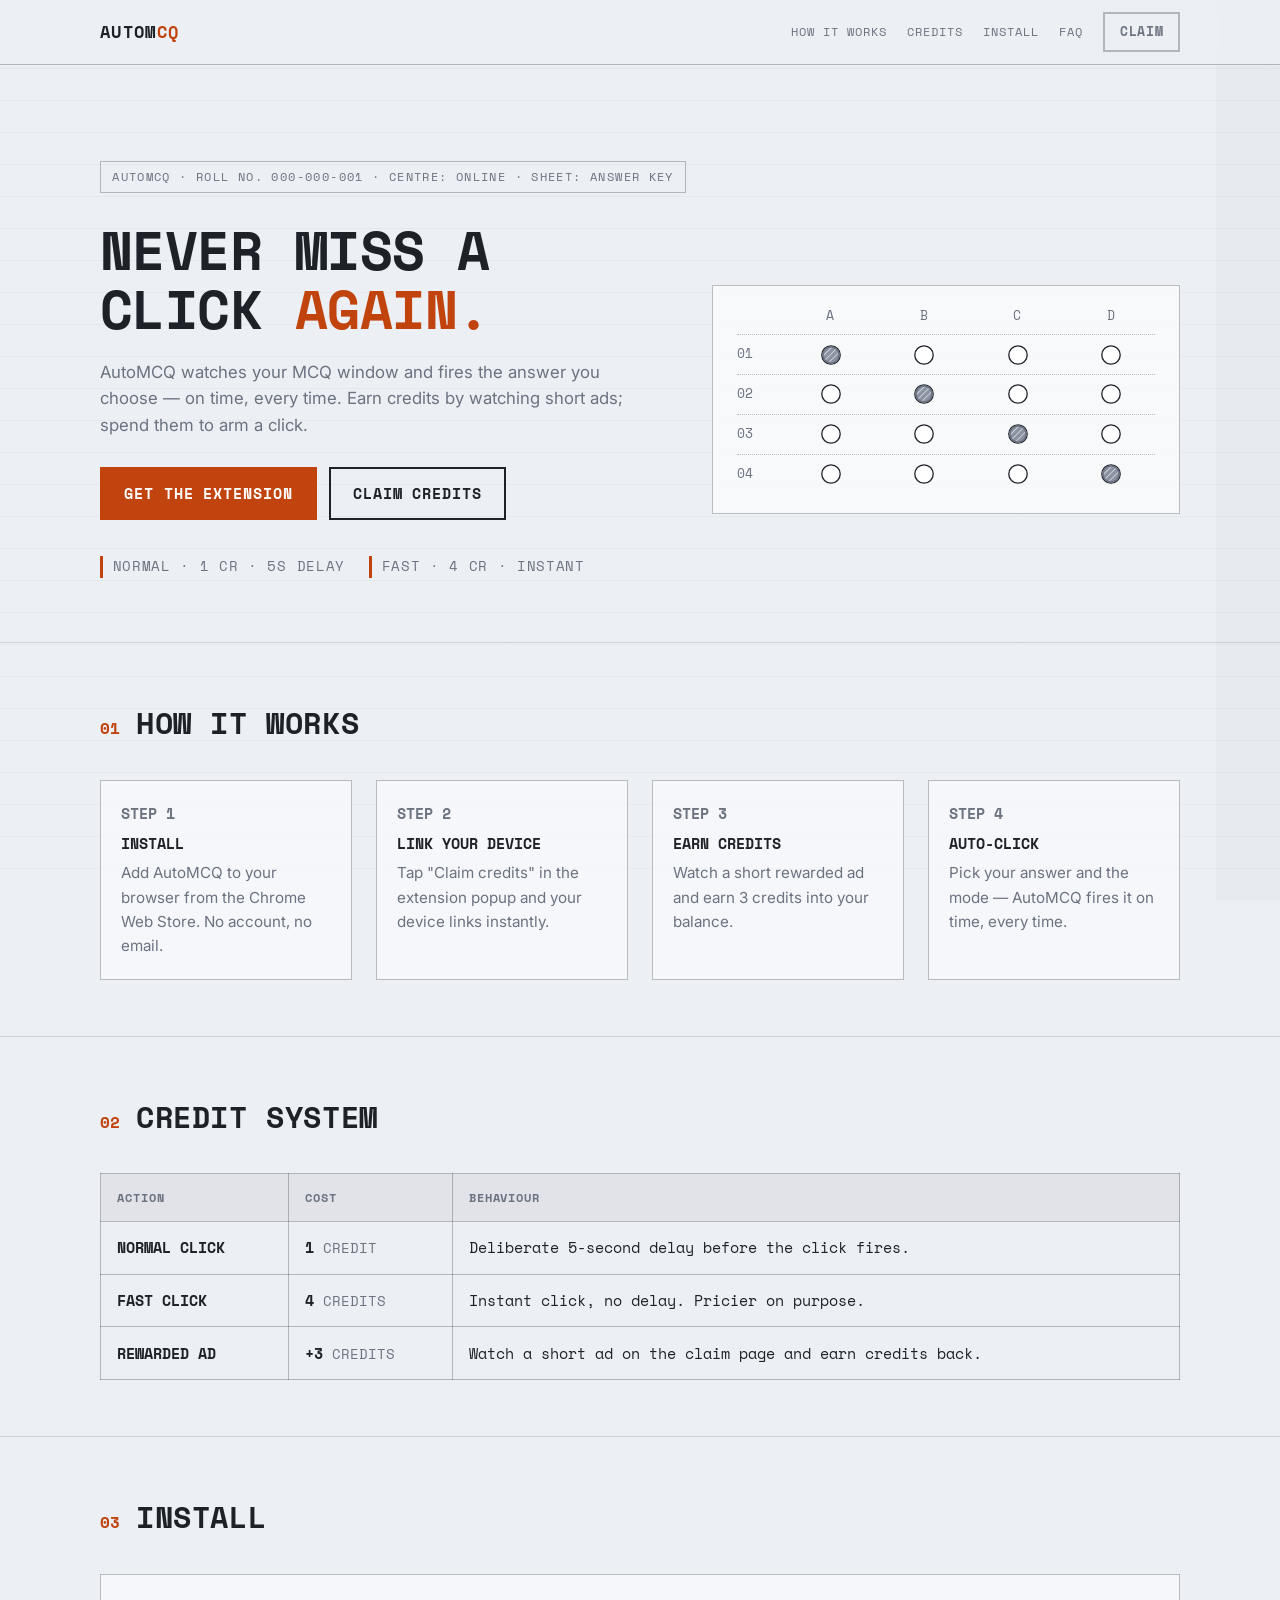
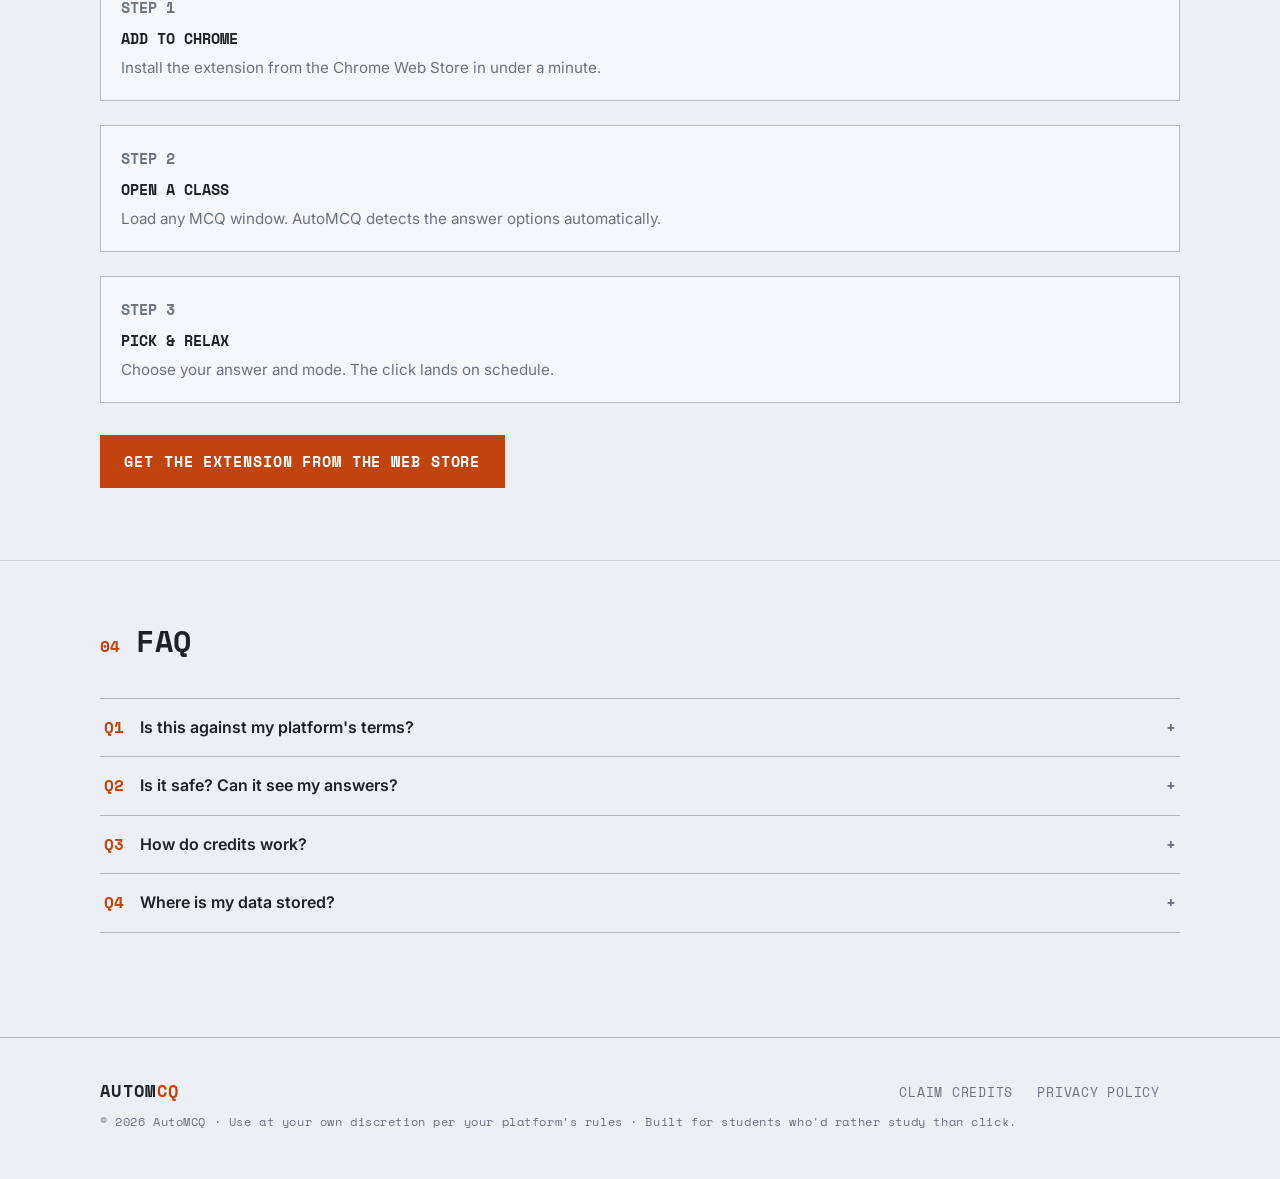
==== website/index.html @ 407dfb3d "Phase 2: companion website, sandbox offerwall endpoint and tests - website/: OMR-sheet landing page," ====
<!doctype html>
<html lang="en">
<head>
  <meta charset="utf-8">
  <meta name="viewport" content="width=device-width, initial-scale=1">
  <title>AutoMCQ — Auto-click your MCQ answers, on time every time</title>
  <meta name="description" content="AutoMCQ watches your MCQ window and fires the answer you choose. Earn credits by watching short ads; spend them to arm a click.">
  <link rel="preconnect" href="https://fonts.googleapis.com">
  <link rel="preconnect" href="https://fonts.gstatic.com" crossorigin>
  <link href="https://fonts.googleapis.com/css2?family=Space+Mono:wght@400;700&family=Inter:wght@400;500;600;700&display=swap" rel="stylesheet">
  <link rel="stylesheet" href="styles.css">
</head>
<body>
  <header class="site-header">
    <div class="container">
      <a class="wordmark" href="index.html">AUTOM<span class="pen">CQ</span></a>
      <nav class="site-nav" aria-label="Primary">
        <a class="nav-link" href="#how">HOW IT WORKS</a>
        <a class="nav-link" href="#credits">CREDITS</a>
        <a class="nav-link" href="#install">INSTALL</a>
        <a class="nav-link" href="#faq">FAQ</a>
        <a class="btn btn-ghost btn-small" href="claim.html">CLAIM</a>
      </nav>
    </div>
  </header>

  <main>
    <section class="hero">
      <div class="container">
        <p class="dateline reveal">AutoMCQ &middot; Roll No. 000-000-001 &middot; Centre: Online &middot; Sheet: Answer Key</p>
        <div class="hero-grid-wrap">
          <div>
            <h1 class="hero-title">
              <span class="reveal" style="--d:0.05s">NEVER MISS A<br>CLICK <span class="pen">AGAIN.</span></span>
            </h1>
            <p class="hero-lede reveal" style="--d:0.2s">AutoMCQ watches your MCQ window and fires the answer you choose &mdash; on time, every time. Earn credits by watching short ads; spend them to arm a click.</p>
            <div class="hero-cta reveal" style="--d:0.32s">
              <a class="btn btn-primary" href="https://chrome.google.com/webstore" target="_blank" rel="noopener">GET THE EXTENSION</a>
              <a class="btn btn-outline" href="claim.html">CLAIM CREDITS</a>
            </div>
            <div class="cost-strip reveal" style="--d:0.44s">
              <span class="cost-item">NORMAL &middot; 1 CR &middot; 5S DELAY</span>
              <span class="cost-item">FAST &middot; 4 CR &middot; INSTANT</span>
            </div>
          </div>
          <div class="hero-sheet reveal" style="--d:0.4s">
            <div class="omr-sheet" id="heroSheet" aria-label="Interactive OMR answer sheet. Click a bubble to fill or erase it."></div>
          </div>
        </div>
      </div>
    </section>

    <section class="section" id="how">
      <div class="container">
        <div class="section-head">
          <span class="section-num">01</span>
          <h2 class="section-title">HOW IT WORKS</h2>
        </div>
        <div class="steps">
          <div class="step">
            <p class="step-num">STEP 1</p>
            <h3 class="step-title">INSTALL</h3>
            <p>Add AutoMCQ to your browser from the Chrome Web Store. No account, no email.</p>
          </div>
          <div class="step">
            <p class="step-num">STEP 2</p>
            <h3 class="step-title">LINK YOUR DEVICE</h3>
            <p>Tap "Claim credits" in the extension popup and your device links instantly.</p>
          </div>
          <div class="step">
            <p class="step-num">STEP 3</p>
            <h3 class="step-title">EARN CREDITS</h3>
            <p>Watch a short rewarded ad and earn 3 credits into your balance.</p>
          </div>
          <div class="step">
            <p class="step-num">STEP 4</p>
            <h3 class="step-title">AUTO-CLICK</h3>
            <p>Pick your answer and the mode &mdash; AutoMCQ fires it on time, every time.</p>
          </div>
        </div>
      </div>
    </section>

    <section class="section" id="credits">
      <div class="container">
        <div class="section-head">
          <span class="section-num">02</span>
          <h2 class="section-title">CREDIT SYSTEM</h2>
        </div>
        <table class="cost-grid">
          <thead>
            <tr>
              <th scope="col">Action</th>
              <th scope="col">Cost</th>
              <th scope="col">Behaviour</th>
            </tr>
          </thead>
          <tbody>
            <tr>
              <td class="num">NORMAL CLICK</td>
              <td><span class="num">1</span> <span class="cr">CREDIT</span></td>
              <td>Deliberate 5-second delay before the click fires.</td>
            </tr>
            <tr>
              <td class="num">FAST CLICK</td>
              <td><span class="num">4</span> <span class="cr">CREDITS</span></td>
              <td>Instant click, no delay. Pricier on purpose.</td>
            </tr>
            <tr>
              <td class="num">REWARDED AD</td>
              <td><span class="num">+3</span> <span class="cr">CREDITS</span></td>
              <td>Watch a short ad on the claim page and earn credits back.</td>
            </tr>
          </tbody>
        </table>
      </div>
    </section>

    <section class="section" id="install">
      <div class="container">
        <div class="section-head">
          <span class="section-num">03</span>
          <h2 class="section-title">INSTALL</h2>
        </div>
        <div class="steps" style="grid-template-columns:1fr;">
          <div class="step">
            <p class="step-num">STEP 1</p>
            <h3 class="step-title">ADD TO CHROME</h3>
            <p>Install the extension from the Chrome Web Store in under a minute.</p>
          </div>
          <div class="step">
            <p class="step-num">STEP 2</p>
            <h3 class="step-title">OPEN A CLASS</h3>
            <p>Load any MCQ window. AutoMCQ detects the answer options automatically.</p>
          </div>
          <div class="step">
            <p class="step-num">STEP 3</p>
            <h3 class="step-title">PICK &amp; RELAX</h3>
            <p>Choose your answer and mode. The click lands on schedule.</p>
          </div>
        </div>
        <p style="margin-top:2rem;">
          <a class="btn btn-primary" href="https://chrome.google.com/webstore" target="_blank" rel="noopener">GET THE EXTENSION FROM THE WEB STORE</a>
        </p>
      </div>
    </section>

    <section class="section" id="faq">
      <div class="container">
        <div class="section-head">
          <span class="section-num">04</span>
          <h2 class="section-title">FAQ</h2>
        </div>
        <div class="faq">
          <details>
            <summary><span class="q-num">Q1</span> Is this against my platform's terms?</summary>
            <p class="a">Possibly. AutoMCQ automates clicks on test-prep platforms, and many of those platforms prohibit automation in their terms. Use it at your own discretion &mdash; your account and your school's rules are your responsibility.</p>
          </details>
          <details>
            <summary><span class="q-num">Q2</span> Is it safe? Can it see my answers?</summary>
            <p class="a">It never reads or sends question text, answers, or any other page content. It only clicks the option you chose. The only data stored is a random device ID in your browser and your credit balance on the server.</p>
          </details>
          <details>
            <summary><span class="q-num">Q3</span> How do credits work?</summary>
            <p class="a">A normal click costs 1 credit and fires after a 5-second delay. A fast click costs 4 credits and fires instantly. Watch a rewarded ad to earn 3 credits. Every change is recorded on a server-side ledger you can view.</p>
          </details>
          <details>
            <summary><span class="q-num">Q4</span> Where is my data stored?</summary>
            <p class="a">A random device ID lives in your browser's local storage; your device ID and credit balance live on the AutoMCQ server. No personal information is collected. See the <a href="privacy.html">privacy policy</a> for the full picture.</p>
          </details>
        </div>
      </div>
    </section>
  </main>

  <footer class="site-footer">
    <div class="container">
      <div class="foot">
        <a class="wordmark" href="index.html">AUTOM<span class="pen">CQ</span></a>
        <nav aria-label="Footer">
          <a href="claim.html">CLAIM CREDITS</a>
          <a href="privacy.html">PRIVACY POLICY</a>
        </nav>
      </div>
      <p class="foot-note">&copy; 2026 AutoMCQ &middot; Use at your own discretion per your platform's rules &middot; Built for students who'd rather study than click.</p>
    </div>
  </footer>

  <script src="js/shared.js"></script>
  <script src="js/landing.js"></script>
</body>
</html>
---- website/styles.css ----
/* AutoMCQ — OMR answer-sheet design system */

:root {
  --paper: #ECEFF4;
  --ink: #1E2128;
  --pencil: #6B7280;
  --pen-red: #C1440E;
  --correct-green: #2C8C5B;

  --graphite: #8B93A3;
  --line: rgba(30, 33, 40, 0.14);
  --line-strong: rgba(30, 33, 40, 0.28);

  --font-mono: "Space Mono", ui-monospace, SFMono-Regular, Menlo, Consolas, monospace;
  --font-sans: "Inter", system-ui, -apple-system, "Segoe UI", sans-serif;
}

*, *::before, *::after { box-sizing: border-box; }

html { scroll-behavior: smooth; }

body {
  margin: 0;
  background: var(--paper);
  color: var(--ink);
  font-family: var(--font-sans);
  font-size: 1rem;
  line-height: 1.6;
  -webkit-font-smoothing: antialiased;
}

body::before {
  content: "";
  position: fixed;
  inset: 0;
  z-index: -1;
  pointer-events: none;
  background-image:
    linear-gradient(to right, transparent 95%, rgba(30, 33, 40, 0.025) 95%),
    repeating-linear-gradient(
      0deg,
      transparent,
      transparent 31px,
      rgba(30, 33, 40, 0.03) 31px,
      rgba(30, 33, 40, 0.03) 32px
    );
}

:focus-visible {
  outline: 3px solid var(--pen-red);
  outline-offset: 2px;
}

.container { width: min(1080px, 100% - 2.5rem); margin-inline: auto; }

.mono { font-family: var(--font-mono); }
.sr-only {
  position: absolute;
  width: 1px; height: 1px;
  margin: -1px; padding: 0;
  overflow: hidden;
  clip: rect(0 0 0 0);
  white-space: nowrap;
  border: 0;
}

/* ---------- Header ---------- */

.site-header {
  border-bottom: 1px solid var(--line-strong);
  padding: 0.75rem 0;
  position: sticky;
  top: 0;
  z-index: 50;
  background: color-mix(in srgb, var(--paper) 92%, transparent);
  backdrop-filter: blur(6px);
}

.site-header .container {
  display: flex;
  align-items: center;
  justify-content: space-between;
  gap: 1rem;
}

.wordmark {
  font-family: var(--font-mono);
  font-weight: 700;
  letter-spacing: 0.08em;
  font-size: 1.05rem;
  text-decoration: none;
  color: var(--ink);
  white-space: nowrap;
}

.wordmark .pen { color: var(--pen-red); }

.site-nav { display: flex; align-items: center; gap: 1.25rem; }

.site-nav a.nav-link {
  color: var(--pencil);
  text-decoration: none;
  font-family: var(--font-mono);
  font-size: 0.78rem;
  letter-spacing: 0.08em;
}

.site-nav a.nav-link:hover { color: var(--ink); text-decoration: underline; }

@media (max-width: 639px) {
  .site-nav a.nav-link { display: none; }
}

/* Header credit widget (echo of the signature element) */

.header-credits { display: none; align-items: center; gap: 0.6rem; }

.header-credits.is-visible { display: flex; }

.header-balance {
  font-family: var(--font-mono);
  font-weight: 700;
  font-size: 1rem;
  letter-spacing: 0.04em;
}

/* ---------- Buttons ---------- */

.btn {
  display: inline-flex;
  align-items: center;
  justify-content: center;
  gap: 0.5rem;
  font-family: var(--font-mono);
  font-weight: 700;
  letter-spacing: 0.06em;
  font-size: 0.92rem;
  padding: 0.8rem 1.4rem;
  border: 2px solid var(--ink);
  border-radius: 0;
  cursor: pointer;
  text-decoration: none;
  color: var(--ink);
  background: transparent;
  transition: transform 0.12s ease, box-shadow 0.12s ease, background-color 0.12s ease, color 0.12s ease;
}

.btn:hover { transform: translate(-2px, -2px); box-shadow: 4px 4px 0 rgba(30, 33, 40, 0.85); }

.btn:active { transform: translate(0, 0); box-shadow: none; }

.btn-primary { background: var(--pen-red); border-color: var(--pen-red); color: #FFFFFF; }
.btn-primary:hover { box-shadow: 4px 4px 0 rgba(193, 68, 14, 0.85); }

.btn-outline { background: transparent; color: var(--ink); }

.btn-ghost { border-color: var(--line-strong); color: var(--pencil); }
.btn-ghost:hover { box-shadow: 3px 3px 0 rgba(30, 33, 40, 0.4); color: var(--ink); }

.btn-small { padding: 0.5rem 0.9rem; font-size: 0.8rem; }

.btn[disabled] { opacity: 0.5; cursor: not-allowed; pointer-events: none; }

/* ---------- Typography / stamps ---------- */

.dateline {
  display: inline-block;
  font-family: var(--font-mono);
  font-size: 0.72rem;
  letter-spacing: 0.12em;
  color: var(--pencil);
  text-transform: uppercase;
  border: 1px solid var(--line-strong);
  padding: 0.35rem 0.7rem;
  margin: 0 0 1.75rem;
}

.stamp {
  display: inline-block;
  font-family: var(--font-mono);
  font-weight: 700;
  letter-spacing: 0.14em;
  font-size: 0.85rem;
  text-transform: uppercase;
  border: 2px solid currentColor;
  padding: 0.2rem 0.6rem;
  transform: rotate(-2deg);
}

.stamp--ok { color: var(--correct-green); }
.stamp--off { color: var(--pen-red); }

.stamp--earned {
  color: var(--correct-green);
  border-width: 3px;
  font-size: 1rem;
  padding: 0.3rem 0.8rem;
  animation: stamp-in 0.25s ease both;
}

@keyframes stamp-in {
  from { opacity: 0; transform: rotate(-4deg) scale(1.4); }
  to { opacity: 1; transform: rotate(-2deg) scale(1); }
}

/* ---------- Hero ---------- */

.hero { padding: clamp(3rem, 8vw, 6rem) 0 4rem; }

.hero-grid-wrap {
  display: grid;
  gap: 2.5rem;
  align-items: center;
}

@media (min-width: 860px) {
  .hero-grid-wrap { grid-template-columns: 1.1fr 0.9fr; }
}

.hero-title {
  font-family: var(--font-mono);
  font-weight: 700;
  line-height: 1.08;
  font-size: clamp(2rem, 5.4vw, 3.4rem);
  letter-spacing: -0.01em;
  margin: 0 0 1.25rem;
}

.hero-title .pen { color: var(--pen-red); }

.hero-lede {
  color: var(--pencil);
  max-width: 34rem;
  margin: 0 0 1.75rem;
  font-size: 1.05rem;
}

.hero-cta { display: flex; flex-wrap: wrap; gap: 0.75rem; }

.cost-strip {
  margin-top: 2.25rem;
  display: flex;
  gap: 1.5rem;
  flex-wrap: wrap;
  font-family: var(--font-mono);
}

.cost-strip .cost-item {
  font-size: 0.85rem;
  letter-spacing: 0.05em;
  color: var(--pencil);
  border-left: 3px solid var(--pen-red);
  padding-left: 0.6rem;
}

/* OMR sheet demo (hero) */

.hero-sheet {
  border: 1px solid var(--line-strong);
  background: rgba(255, 255, 255, 0.6);
  padding: 1.25rem 1.5rem;
  max-width: 100%;
  overflow-x: auto;
}

.omr-sheet { font-family: var(--font-mono); font-size: 0.8rem; min-width: 15rem; }

.omr-sheet .sheet-cols,
.omr-sheet .sheet-row {
  display: grid;
  grid-template-columns: 2.75rem repeat(4, 1fr);
  gap: 0.4rem;
  align-items: center;
}

.omr-sheet .sheet-cols {
  padding-bottom: 0.5rem;
  color: var(--pencil);
  text-align: center;
  letter-spacing: 0.08em;
}

.omr-sheet .sheet-row {
  padding: 0.4rem 0;
  border-top: 1px dotted var(--line-strong);
}

.omr-sheet .sheet-row .q { color: var(--pencil); }

.hero-bubble {
  display: block;
  margin: 0 auto;
  padding: 0;
  background: none;
  border: none;
  cursor: pointer;
}

.hero-bubble .bubble { width: 26px; height: 26px; display: block; }

.hero-bubble .bubble-outline {
  fill: #FFFFFF;
  stroke: var(--ink);
  stroke-width: 1.2;
  transition: stroke 0.12s ease;
}

.hero-bubble:hover .bubble-outline { stroke: var(--pen-red); }

/* ---------- Reveal animation ---------- */

.reveal {
  opacity: 0;
  transform: translateY(0.6em);
  animation: reveal 0.6s ease var(--d, 0s) forwards;
}

@keyframes reveal {
  to { opacity: 1; transform: none; }
}

/* ---------- Sections ---------- */

.section { padding: 3.5rem 0; border-top: 1px solid var(--line); }
section[id] { scroll-margin-top: 4.5rem; }

.section-head { display: flex; align-items: baseline; gap: 1rem; margin-bottom: 2rem; }

.section-num {
  font-family: var(--font-mono);
  font-weight: 700;
  color: var(--pen-red);
  font-size: 1rem;
}

.section-title {
  font-family: var(--font-mono);
  font-weight: 700;
  letter-spacing: 0.02em;
  font-size: clamp(1.35rem, 3vw, 1.9rem);
  margin: 0;
}

/* Steps */

.steps { display: grid; gap: 1.5rem; grid-template-columns: 1fr; }

@media (min-width: 760px) {
  .steps { grid-template-columns: repeat(4, 1fr); }
}

.step {
  border: 1px solid var(--line-strong);
  background: rgba(255, 255, 255, 0.5);
  padding: 1.25rem;
}

.step-num { font-family: var(--font-mono); font-weight: 700; color: var(--pen-red); font-size: 1.1rem; }

.step-title { font-family: var(--font-mono); font-weight: 700; margin: 0.4rem 0 0.35rem; font-size: 0.95rem; }

.step p { margin: 0; font-size: 0.95rem; color: var(--pencil); }

/* Cost table (scoring grid) */

.cost-grid { border-collapse: collapse; width: 100%; font-family: var(--font-mono); font-size: 0.95rem; }

.cost-grid th,
.cost-grid td { border: 1px solid var(--line-strong); padding: 0.85rem 1rem; text-align: left; }

.cost-grid th {
  background: rgba(30, 33, 40, 0.05);
  letter-spacing: 0.08em;
  font-size: 0.75rem;
  text-transform: uppercase;
  color: var(--pencil);
}

.cost-grid .num { font-weight: 700; }
.cost-grid td .cr { color: var(--pencil); font-size: 0.85rem; }

/* FAQ */

.faq details { border-bottom: 1px solid var(--line-strong); }
.faq details:first-child { border-top: 1px solid var(--line-strong); }

.faq summary {
  cursor: pointer;
  list-style: none;
  display: flex;
  align-items: baseline;
  gap: 1rem;
  padding: 1rem 0.25rem;
  font-weight: 600;
}

.faq summary::-webkit-details-marker { display: none; }

.faq summary .q-num { font-family: var(--font-mono); font-weight: 700; color: var(--pen-red); }

.faq summary::after {
  content: "+";
  font-family: var(--font-mono);
  margin-left: auto;
  color: var(--pencil);
}

.faq details[open] summary::after { content: "\2013"; }

.faq .a { padding: 0 0 1.25rem 2.1rem; color: var(--pencil); max-width: 44rem; margin: 0; }

/* ---------- Claim page ---------- */

.claim-title {
  font-family: var(--font-mono);
  font-weight: 700;
  letter-spacing: 0.02em;
  font-size: clamp(1.6rem, 5vw, 2.4rem);
  margin: 0 0 0.25rem;
}

.claim-title .pen { color: var(--pen-red); }

.claim-status { margin: 0 0 1.75rem; }

.panel {
  border: 1px solid var(--line-strong);
  background: rgba(255, 255, 255, 0.6);
  padding: 1.5rem;
  margin-bottom: 1.5rem;
}

.panel-title {
  font-family: var(--font-mono);
  font-weight: 700;
  letter-spacing: 0.1em;
  font-size: 0.9rem;
  text-transform: uppercase;
  margin: 0 0 1rem;
  display: flex;
  align-items: center;
  gap: 0.75rem;
}

.panel-title .tick { color: var(--pen-red); }

/* Device */

.device-id { font-family: var(--font-mono); font-size: 0.95rem; word-break: break-all; margin: 0; }

.device-meta { font-family: var(--font-mono); font-size: 0.85rem; letter-spacing: 0.04em; color: var(--pencil); margin: 0; }

.manual-link { margin-top: 1.25rem; border-top: 1px dashed var(--line-strong); padding-top: 1rem; }

.manual-link summary {
  cursor: pointer;
  font-family: var(--font-mono);
  font-size: 0.8rem;
  color: var(--pencil);
  letter-spacing: 0.06em;
}

.manual-link summary:hover { color: var(--ink); }

.manual-link form { display: flex; gap: 0.5rem; flex-wrap: wrap; margin-top: 0.75rem; }

.manual-link input {
  flex: 1 1 18rem;
  font-family: var(--font-mono);
  font-size: 0.9rem;
  padding: 0.6rem 0.75rem;
  border: 1px solid var(--line-strong);
  border-radius: 0;
  background: #FFFFFF;
  color: var(--ink);
}

/* Balance — the signature element */

.balance-panel { text-align: center; }

.balance-panel .bubble-grid { margin-inline: auto; }

.balance-readout {
  font-family: var(--font-mono);
  font-weight: 700;
  font-size: clamp(2rem, 6vw, 2.8rem);
  letter-spacing: 0.04em;
  margin: 1.5rem 0 0.25rem;
}

.balance-readout .unit { color: var(--pencil); font-size: 0.85rem; letter-spacing: 0.14em; }

#earnedStamp { margin-top: 0.5rem; }

/* ---------- Bubble grid ---------- */

.bubble-grid {
  display: grid;
  grid-template-columns: repeat(4, 1fr);
  gap: 0.5rem;
  width: fit-content;
}

.bubble-grid--mini { grid-template-columns: repeat(8, 1fr); gap: 0.3rem; }

.bubble { width: 30px; height: 30px; display: block; }

.bubble-grid--mini .bubble { width: 16px; height: 16px; }

.bubble .bubble-outline {
  fill: #FFFFFF;
  stroke: var(--ink);
  stroke-width: 1.2;
}

.bubble .bubble-fill {
  stroke: var(--pencil);
  stroke-width: 1.6;
  stroke-dasharray: 47;
  stroke-dashoffset: 47;
  fill-opacity: 0;
  transition: stroke-dashoffset 0.3s ease-out, fill-opacity 0.3s ease-out 0.26s;
}

.bubble.filled .bubble-fill {
  stroke-dashoffset: 0;
  fill-opacity: 1;
}

/* ---------- Ledger table ---------- */

.ledger {
  width: 100%;
  border-collapse: collapse;
  font-family: var(--font-mono);
  font-size: 0.85rem;
}

.ledger th,
.ledger td { padding: 0.5rem 0.75rem; border-bottom: 1px solid var(--line); text-align: left; }

.ledger th {
  color: var(--pencil);
  font-size: 0.7rem;
  letter-spacing: 0.12em;
  text-transform: uppercase;
}

.ledger td:first-child { color: var(--pencil); }
.ledger .delta-pos { color: var(--correct-green); font-weight: 700; }
.ledger .delta-neg { color: var(--pen-red); font-weight: 700; }

.empty { color: var(--pencil); font-size: 0.95rem; margin: 0; }

/* ---------- Modal (sandbox rewarded ad) ---------- */

.modal-backdrop {
  position: fixed;
  inset: 0;
  background: rgba(30, 33, 40, 0.6);
  display: none;
  align-items: center;
  justify-content: center;
  padding: 1rem;
  z-index: 100;
}

.modal-backdrop.is-open { display: flex; }

.modal {
  background: var(--paper);
  border: 2px solid var(--ink);
  width: min(560px, 100%);
  box-shadow: 8px 8px 0 rgba(30, 33, 40, 0.25);
}

.modal-head {
  display: flex;
  align-items: center;
  justify-content: space-between;
  border-bottom: 1px solid var(--line-strong);
  padding: 0.9rem 1.25rem;
  font-family: var(--font-mono);
  font-weight: 700;
  letter-spacing: 0.1em;
  font-size: 0.85rem;
}

.modal-close {
  background: none;
  border: none;
  cursor: pointer;
  font-family: var(--font-mono);
  font-size: 1.4rem;
  line-height: 1;
  color: var(--ink);
}

.modal-close:hover { color: var(--pen-red); }

.ad-frame {
  margin: 1.25rem;
  border: 1px solid var(--line-strong);
  background: var(--ink);
  color: var(--paper);
  padding: 2rem 1.5rem;
  text-align: center;
  font-family: var(--font-mono);
}

.ad-frame .ad-label {
  font-size: 0.7rem;
  letter-spacing: 0.3em;
  color: rgba(236, 239, 244, 0.6);
  text-transform: uppercase;
}

.ad-frame .ad-timer {
  font-size: clamp(3rem, 14vw, 4.5rem);
  font-weight: 700;
  margin: 0.5rem 0;
}

.ad-frame .ad-hint { font-size: 0.8rem; letter-spacing: 0.08em; color: rgba(236, 239, 244, 0.85); margin: 0; }

.ad-note {
  font-size: 0.85rem;
  color: var(--pencil);
  padding: 0 1.25rem 1rem;
  text-align: center;
  margin: 0;
}

.modal-actions {
  display: flex;
  gap: 0.75rem;
  padding: 0 1.25rem 1.25rem;
  justify-content: flex-end;
}

/* ---------- Privacy ---------- */

.privacy-title {
  font-family: var(--font-mono);
  font-weight: 700;
  font-size: clamp(1.6rem, 5vw, 2.4rem);
  margin: 0 0 0.25rem;
}

.privacy-title .pen { color: var(--pen-red); }

.prose { max-width: 44rem; }
.prose h2 { font-family: var(--font-mono); font-size: 1.1rem; margin: 2.25rem 0 0.5rem; letter-spacing: 0.04em; }
.prose h2 .num { color: var(--pen-red); margin-right: 0.6rem; }
.prose p { color: var(--pencil); margin: 0.5rem 0; }
.prose ul { color: var(--pencil); padding-left: 1.25rem; }

/* ---------- Footer ---------- */

.site-footer {
  border-top: 1px solid var(--line-strong);
  padding: 2.5rem 0 3rem;
  margin-top: 3rem;
}

.site-footer .foot {
  display: flex;
  flex-wrap: wrap;
  gap: 1.5rem;
  justify-content: space-between;
  align-items: center;
}

.site-footer nav a {
  color: var(--pencil);
  text-decoration: none;
  font-family: var(--font-mono);
  font-size: 0.8rem;
  letter-spacing: 0.06em;
  margin-right: 1.25rem;
}

.site-footer nav a:hover { color: var(--ink); text-decoration: underline; }

.foot-note { font-family: var(--font-mono); font-size: 0.72rem; color: var(--pencil); letter-spacing: 0.05em; margin: 0.5rem 0 0; }

/* ---------- Reduced motion ---------- */

@media (prefers-reduced-motion: reduce) {
  *, *::before, *::after { animation: none !important; transition: none !important; }
  html { scroll-behavior: auto; }
  .reveal { opacity: 1 !important; transform: none !important; }
  .bubble .bubble-fill { transition: none !important; }
}
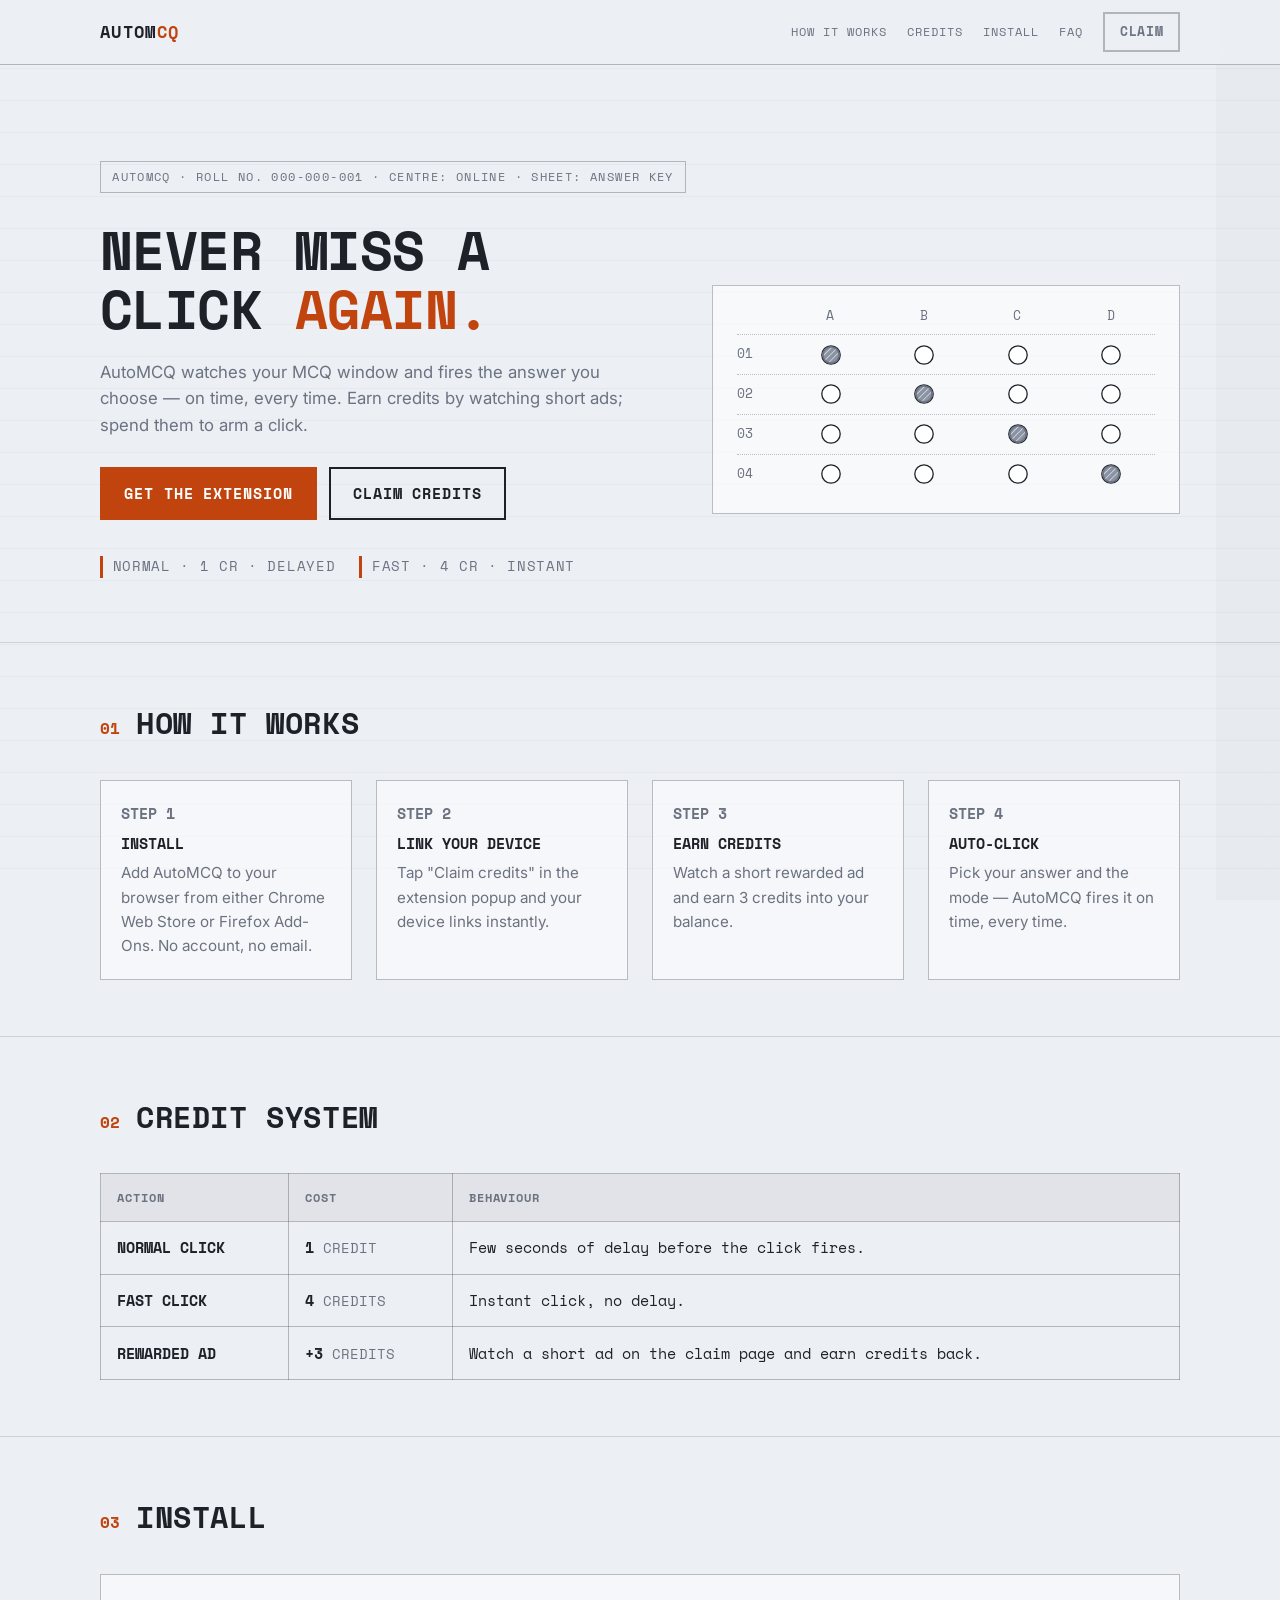
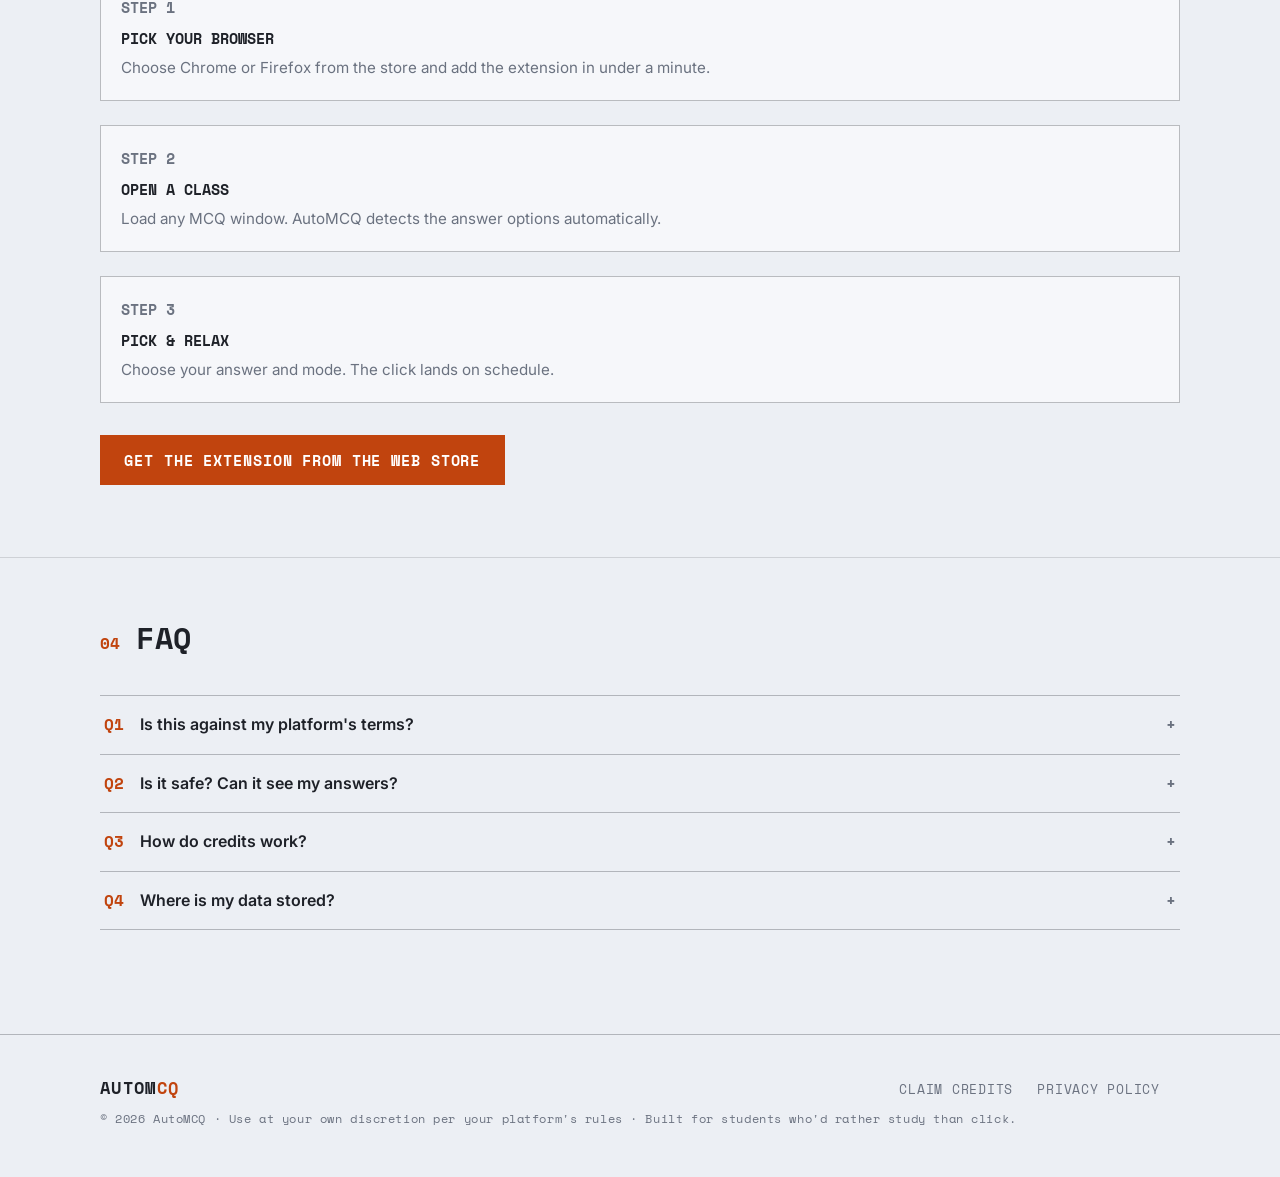
==== commit ac7a26c5: "Browser chooser popup for GET THE EXTENSION" ====
--- a/website/index.html
+++ b/website/index.html
@@ -35,11 +35,11 @@
             </h1>
             <p class="hero-lede reveal" style="--d:0.2s">AutoMCQ watches your MCQ window and fires the answer you choose &mdash; on time, every time. Earn credits by watching short ads; spend them to arm a click.</p>
             <div class="hero-cta reveal" style="--d:0.32s">
-              <a class="btn btn-primary" href="https://chrome.google.com/webstore" target="_blank" rel="noopener">GET THE EXTENSION</a>
+              <button class="btn btn-primary" type="button" data-store-chooser>GET THE EXTENSION</button>
               <a class="btn btn-outline" href="claim.html">CLAIM CREDITS</a>
             </div>
             <div class="cost-strip reveal" style="--d:0.44s">
-              <span class="cost-item">NORMAL &middot; 1 CR &middot; 5S DELAY</span>
+              <span class="cost-item">NORMAL &middot; 1 CR &middot; DELAYED</span>
               <span class="cost-item">FAST &middot; 4 CR &middot; INSTANT</span>
             </div>
           </div>
@@ -60,7 +60,7 @@
           <div class="step">
             <p class="step-num">STEP 1</p>
             <h3 class="step-title">INSTALL</h3>
-            <p>Add AutoMCQ to your browser from the Chrome Web Store. No account, no email.</p>
+            <p>Add AutoMCQ to your browser from either Chrome Web Store or Firefox Add-Ons. No account, no email.</p>
           </div>
           <div class="step">
             <p class="step-num">STEP 2</p>
@@ -99,12 +99,12 @@
             <tr>
               <td class="num">NORMAL CLICK</td>
               <td><span class="num">1</span> <span class="cr">CREDIT</span></td>
-              <td>Deliberate 5-second delay before the click fires.</td>
+              <td>Few seconds of delay before the click fires.</td>
             </tr>
             <tr>
               <td class="num">FAST CLICK</td>
               <td><span class="num">4</span> <span class="cr">CREDITS</span></td>
-              <td>Instant click, no delay. Pricier on purpose.</td>
+              <td>Instant click, no delay.</td>
             </tr>
             <tr>
               <td class="num">REWARDED AD</td>
@@ -125,8 +125,8 @@
         <div class="steps" style="grid-template-columns:1fr;">
           <div class="step">
             <p class="step-num">STEP 1</p>
-            <h3 class="step-title">ADD TO CHROME</h3>
-            <p>Install the extension from the Chrome Web Store in under a minute.</p>
+            <h3 class="step-title">PICK YOUR BROWSER</h3>
+            <p>Choose Chrome or Firefox from the store and add the extension in under a minute.</p>
           </div>
           <div class="step">
             <p class="step-num">STEP 2</p>
@@ -140,7 +140,7 @@
           </div>
         </div>
         <p style="margin-top:2rem;">
-          <a class="btn btn-primary" href="https://chrome.google.com/webstore" target="_blank" rel="noopener">GET THE EXTENSION FROM THE WEB STORE</a>
+          <button class="btn btn-primary" type="button" data-store-chooser>GET THE EXTENSION FROM THE WEB STORE</button>
         </p>
       </div>
     </section>
@@ -186,6 +186,29 @@
     </div>
   </footer>
 
+  <div class="modal-backdrop" id="storeModal" role="dialog" aria-modal="true" aria-labelledby="storeTitle">
+    <div class="modal modal--chooser">
+      <div class="modal-head">
+        <span id="storeTitle">CHOOSE YOUR BROWSER</span>
+        <button class="modal-close" id="storeClose" aria-label="Close">&times;</button>
+      </div>
+      <div class="store-grid">
+        <button class="store-card" type="button" data-store="chrome">
+          <img class="store-logo" src="images/chrome.svg" alt="" width="44" height="44">
+          <span class="store-name">CHROME</span>
+          <span class="store-sub">CHROME WEB STORE</span>
+          <span class="store-note">Also works in Edge, Brave &amp; Opera</span>
+        </button>
+        <button class="store-card" type="button" data-store="firefox">
+          <img class="store-logo" src="images/firefox.svg" alt="" width="44" height="44">
+          <span class="store-name">FIREFOX</span>
+          <span class="store-sub">FIREFOX ADD-ONS</span>
+          <span class="store-note">Also works in Firefox for Android</span>
+        </button>
+      </div>
+    </div>
+  </div>
+
   <script src="js/shared.js"></script>
   <script src="js/landing.js"></script>
 </body>
--- a/website/styles.css
+++ b/website/styles.css
@@ -639,6 +639,67 @@
   justify-content: flex-end;
 }
 
+/* ---------- Browser chooser ---------- */
+
+.modal--chooser { width: min(560px, 100%); }
+
+.store-grid {
+  display: grid;
+  grid-template-columns: repeat(2, 1fr);
+  gap: 1rem;
+  padding: 1.25rem;
+}
+
+@media (max-width: 420px) {
+  .store-grid { grid-template-columns: 1fr; }
+}
+
+.store-card {
+  display: flex;
+  flex-direction: column;
+  align-items: center;
+  gap: 0.4rem;
+  padding: 1.5rem 1rem 1.25rem;
+  background: transparent;
+  border: 2px solid var(--ink);
+  border-radius: 0;
+  cursor: pointer;
+  color: var(--ink);
+  transition: transform 0.12s ease, box-shadow 0.12s ease, background-color 0.12s ease;
+}
+
+.store-card:hover { transform: translate(-2px, -2px); box-shadow: 4px 4px 0 rgba(30, 33, 40, 0.85); }
+
+.store-card:active { transform: translate(0, 0); box-shadow: none; }
+
+.store-logo {
+  width: 2.75rem;
+  height: 2.75rem;
+  object-fit: contain;
+  margin-bottom: 0.35rem;
+}
+
+.store-name {
+  font-family: var(--font-mono);
+  font-weight: 700;
+  letter-spacing: 0.1em;
+  font-size: 0.95rem;
+}
+
+.store-sub {
+  font-family: var(--font-mono);
+  font-size: 0.68rem;
+  letter-spacing: 0.14em;
+  color: var(--pencil);
+}
+
+.store-note {
+  margin-top: 0.5rem;
+  font-size: 0.8rem;
+  color: var(--pencil);
+  text-align: center;
+}
+
 /* ---------- Privacy ---------- */
 
 .privacy-title {
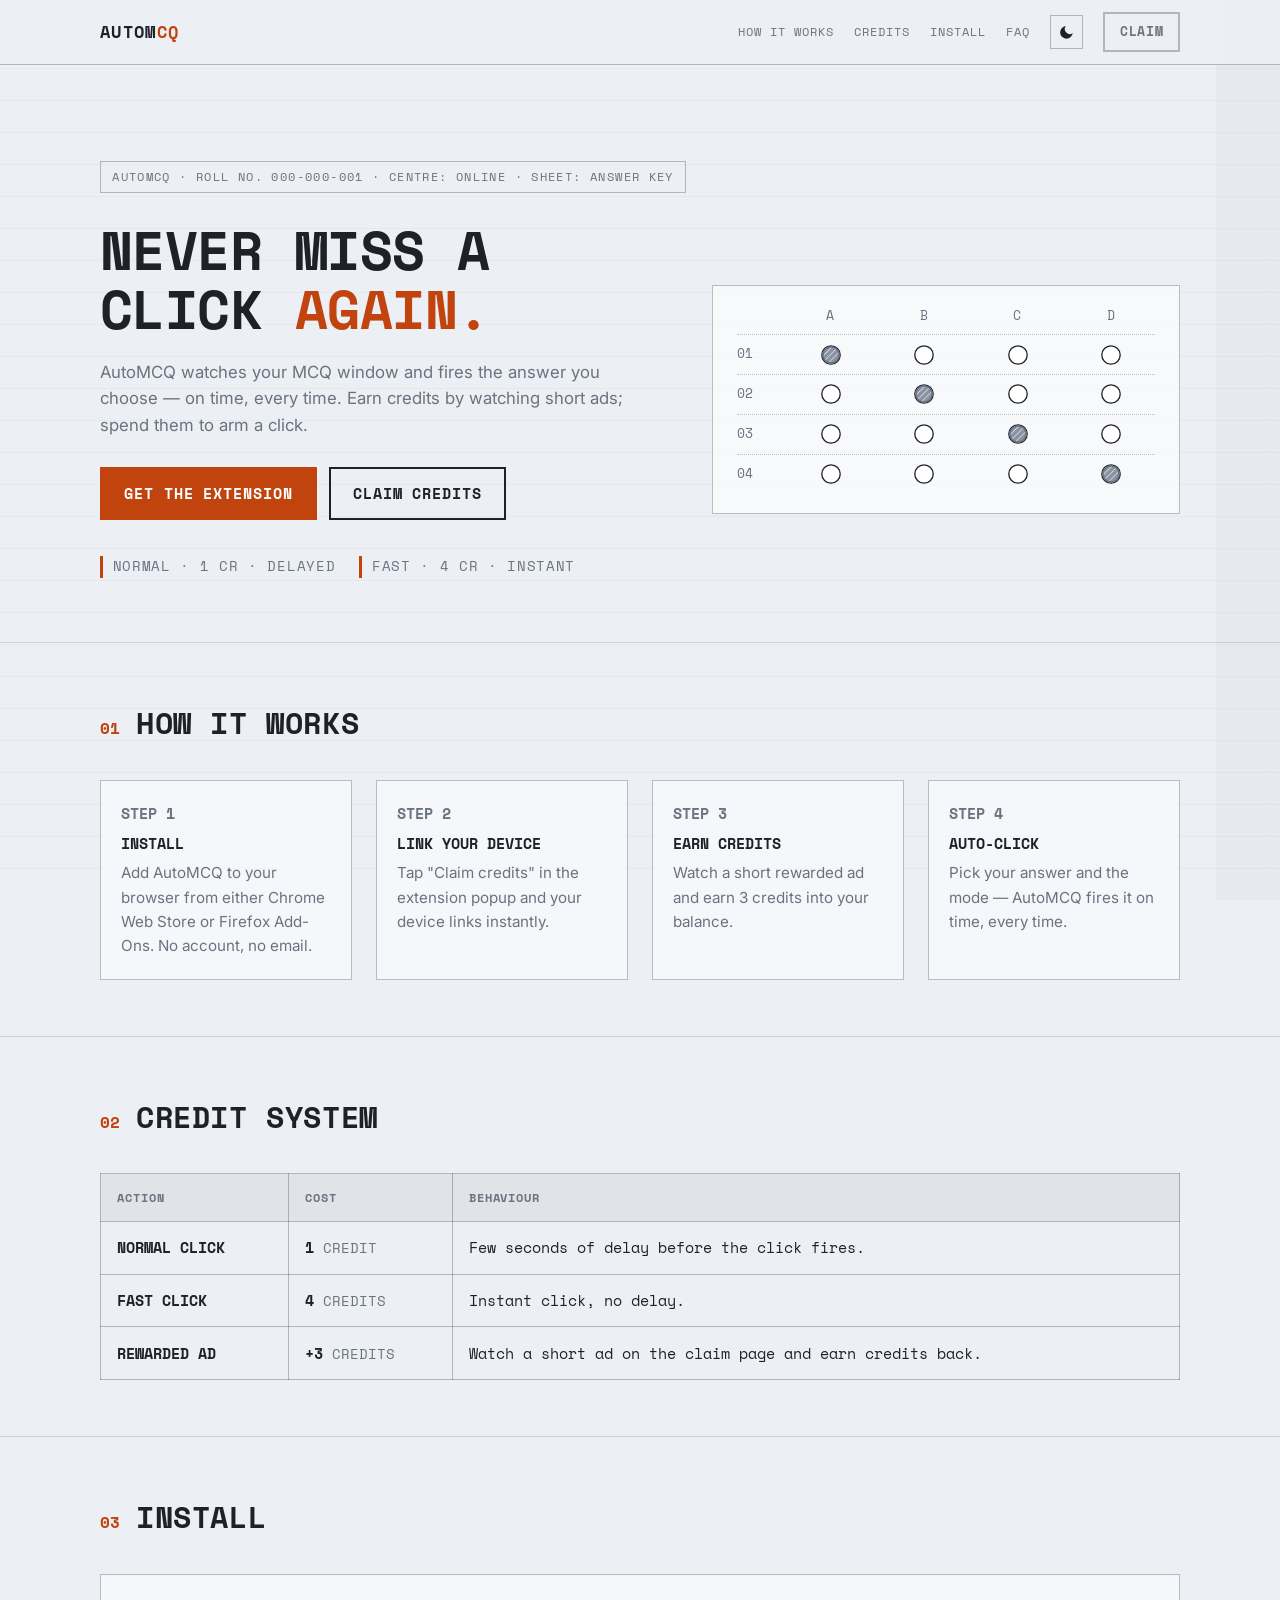
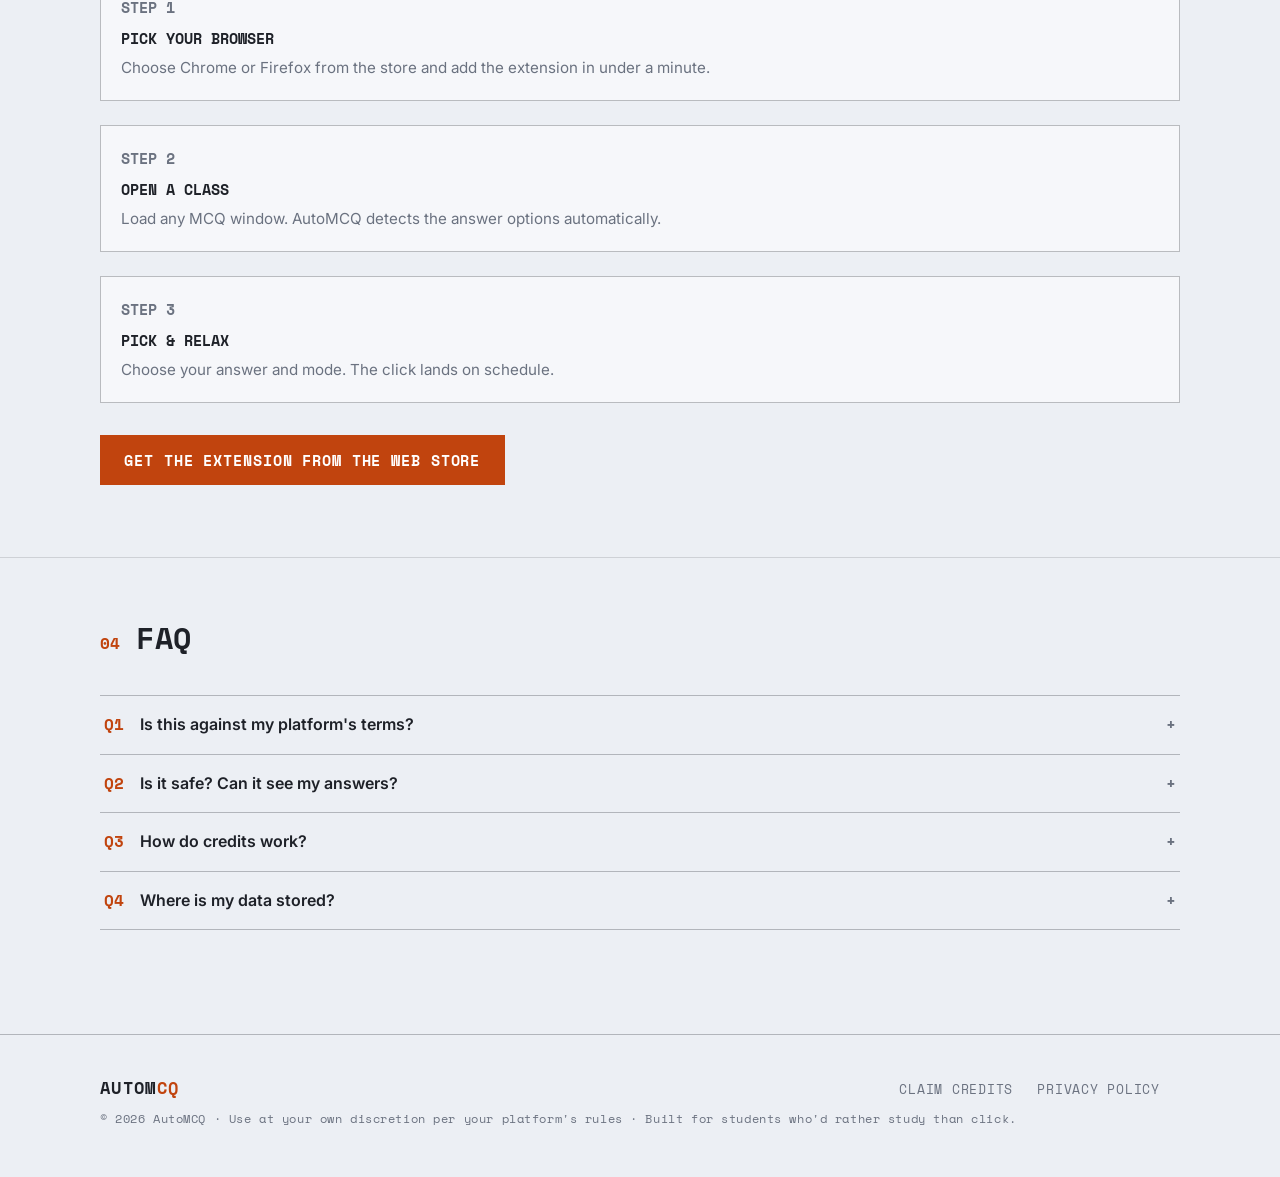
==== commit 1613d88f: "dark mode on website" ====
--- a/website/index.html
+++ b/website/index.html
@@ -19,6 +19,10 @@
         <a class="nav-link" href="#credits">CREDITS</a>
         <a class="nav-link" href="#install">INSTALL</a>
         <a class="nav-link" href="#faq">FAQ</a>
+        <button class="theme-toggle" id="themeToggle" type="button" aria-label="Toggle dark mode">
+          <svg class="icon-moon" viewBox="0 0 24 24" aria-hidden="true"><path d="M21 12.8A9 9 0 1 1 11.2 3a7 7 0 0 0 9.8 9.8z"/></svg>
+          <svg class="icon-sun" viewBox="0 0 24 24" aria-hidden="true"><circle cx="12" cy="12" r="5"/><path d="M12 1v2m0 18v2M4.2 4.2l1.4 1.4m12.8 12.8 1.4 1.4M1 12h2m18 0h2M4.2 19.8l1.4-1.4M18.4 5.6l1.4-1.4"/></svg>
+        </button>
         <a class="btn btn-ghost btn-small" href="claim.html">CLAIM</a>
       </nav>
     </div>
--- a/website/styles.css
+++ b/website/styles.css
@@ -11,8 +11,75 @@
   --line: rgba(30, 33, 40, 0.14);
   --line-strong: rgba(30, 33, 40, 0.28);
 
+  --surface-card: rgba(255, 255, 255, 0.6);
+  --surface-card-soft: rgba(255, 255, 255, 0.5);
+  --bubble-fill: #FFFFFF;
+  --input-bg: #FFFFFF;
+  --table-head-bg: rgba(30, 33, 40, 0.05);
+  --grid-line: rgba(30, 33, 40, 0.025);
+  --grid-line-weak: rgba(30, 33, 40, 0.03);
+  --shadow-color: rgba(30, 33, 40, 0.85);
+  --shadow-ghost: rgba(30, 33, 40, 0.4);
+  --shadow-soft: rgba(30, 33, 40, 0.25);
+  --ad-label: rgba(236, 239, 244, 0.6);
+  --ad-hint: rgba(236, 239, 244, 0.85);
+
   --font-mono: "Space Mono", ui-monospace, SFMono-Regular, Menlo, Consolas, monospace;
   --font-sans: "Inter", system-ui, -apple-system, "Segoe UI", sans-serif;
+}
+
+/* Dark palette, applied automatically from the OS unless overridden. */
+@media (prefers-color-scheme: dark) {
+  :root:not([data-theme="light"]) {
+    --paper: #15171C;
+    --ink: #ECEFF4;
+    --pencil: #9AA3B2;
+    --pen-red: #E4703A;
+    --correct-green: #3FA96F;
+
+    --graphite: #8B93A3;
+    --line: rgba(236, 239, 244, 0.14);
+    --line-strong: rgba(236, 239, 244, 0.28);
+
+    --surface-card: rgba(255, 255, 255, 0.06);
+    --surface-card-soft: rgba(255, 255, 255, 0.04);
+    --bubble-fill: #23262E;
+    --input-bg: #23262E;
+    --table-head-bg: rgba(236, 239, 244, 0.06);
+    --grid-line: rgba(236, 239, 244, 0.03);
+    --grid-line-weak: rgba(236, 239, 244, 0.04);
+    --shadow-color: rgba(236, 239, 244, 0.5);
+    --shadow-ghost: rgba(236, 239, 244, 0.35);
+    --shadow-soft: rgba(236, 239, 244, 0.25);
+    --ad-label: rgba(30, 33, 40, 0.6);
+    --ad-hint: rgba(30, 33, 40, 0.85);
+  }
+}
+
+/* Manual "dark" override beats the OS light preference. */
+:root[data-theme="dark"] {
+  --paper: #15171C;
+  --ink: #ECEFF4;
+  --pencil: #9AA3B2;
+  --pen-red: #E4703A;
+  --correct-green: #3FA96F;
+
+  --graphite: #8B93A3;
+  --line: rgba(236, 239, 244, 0.14);
+  --line-strong: rgba(236, 239, 244, 0.28);
+
+  --surface-card: rgba(255, 255, 255, 0.06);
+  --surface-card-soft: rgba(255, 255, 255, 0.04);
+  --bubble-fill: #23262E;
+  --input-bg: #23262E;
+  --table-head-bg: rgba(236, 239, 244, 0.06);
+  --grid-line: rgba(236, 239, 244, 0.03);
+  --grid-line-weak: rgba(236, 239, 244, 0.04);
+  --shadow-color: rgba(236, 239, 244, 0.5);
+  --shadow-ghost: rgba(236, 239, 244, 0.35);
+  --shadow-soft: rgba(236, 239, 244, 0.25);
+  --ad-label: rgba(30, 33, 40, 0.6);
+  --ad-hint: rgba(30, 33, 40, 0.85);
 }
 
 *, *::before, *::after { box-sizing: border-box; }
@@ -36,15 +103,14 @@
   z-index: -1;
   pointer-events: none;
   background-image:
-    linear-gradient(to right, transparent 95%, rgba(30, 33, 40, 0.025) 95%),
+    linear-gradient(to right, transparent 95%, var(--grid-line) 95%),
     repeating-linear-gradient(
       0deg,
       transparent,
       transparent 31px,
-      rgba(30, 33, 40, 0.03) 31px,
-      rgba(30, 33, 40, 0.03) 32px
-    );
-}
+      var(--grid-line-weak) 31px,
+      var(--grid-line-weak) 32px
+    );}
 
 :focus-visible {
   outline: 3px solid var(--pen-red);
@@ -123,6 +189,43 @@
   font-size: 1rem;
   letter-spacing: 0.04em;
 }
+
+/* Theme toggle (moon / sun) */
+
+.theme-toggle {
+  display: inline-flex;
+  align-items: center;
+  justify-content: center;
+  width: 2.1rem;
+  height: 2.1rem;
+  padding: 0;
+  border: 1px solid var(--line-strong);
+  border-radius: 0;
+  background: transparent;
+  color: var(--ink);
+  cursor: pointer;
+  transition: border-color 0.12s ease, color 0.12s ease, transform 0.12s ease;
+}
+
+.theme-toggle:hover { border-color: var(--pen-red); color: var(--pen-red); transform: translateY(-1px); }
+
+.theme-toggle svg { width: 1.05rem; height: 1.05rem; }
+
+.theme-toggle .icon-sun { display: none; }
+
+.theme-toggle .icon-moon { fill: var(--ink); }
+
+.theme-toggle .icon-sun { stroke: var(--ink); stroke-width: 2; fill: none; stroke-linecap: round; }
+
+.theme-toggle:hover .icon-moon { fill: var(--pen-red); }
+
+.theme-toggle:hover .icon-sun { stroke: var(--pen-red); }
+
+:root[data-theme="dark"] .theme-toggle .icon-sun { display: block; }
+:root[data-theme="dark"] .theme-toggle .icon-moon { display: none; }
+
+:root[data-theme="dark"] .theme-toggle .icon-sun { stroke: #FFD76A; }
+:root[data-theme="dark"] .theme-toggle:hover .icon-sun { stroke: #FFE9A8; }
 
 /* ---------- Buttons ---------- */
 
@@ -145,7 +248,7 @@
   transition: transform 0.12s ease, box-shadow 0.12s ease, background-color 0.12s ease, color 0.12s ease;
 }
 
-.btn:hover { transform: translate(-2px, -2px); box-shadow: 4px 4px 0 rgba(30, 33, 40, 0.85); }
+.btn:hover { transform: translate(-2px, -2px); box-shadow: 4px 4px 0 var(--shadow-color); }
 
 .btn:active { transform: translate(0, 0); box-shadow: none; }
 
@@ -155,7 +258,7 @@
 .btn-outline { background: transparent; color: var(--ink); }
 
 .btn-ghost { border-color: var(--line-strong); color: var(--pencil); }
-.btn-ghost:hover { box-shadow: 3px 3px 0 rgba(30, 33, 40, 0.4); color: var(--ink); }
+.btn-ghost:hover { box-shadow: 3px 3px 0 var(--shadow-ghost); color: var(--ink); }
 
 .btn-small { padding: 0.5rem 0.9rem; font-size: 0.8rem; }
 
@@ -257,7 +360,7 @@
 
 .hero-sheet {
   border: 1px solid var(--line-strong);
-  background: rgba(255, 255, 255, 0.6);
+  background: var(--surface-card);
   padding: 1.25rem 1.5rem;
   max-width: 100%;
   overflow-x: auto;
@@ -299,7 +402,7 @@
 .hero-bubble .bubble { width: 26px; height: 26px; display: block; }
 
 .hero-bubble .bubble-outline {
-  fill: #FFFFFF;
+  fill: var(--bubble-fill);
   stroke: var(--ink);
   stroke-width: 1.2;
   transition: stroke 0.12s ease;
@@ -351,7 +454,7 @@
 
 .step {
   border: 1px solid var(--line-strong);
-  background: rgba(255, 255, 255, 0.5);
+  background: var(--surface-card-soft);
   padding: 1.25rem;
 }
 
@@ -369,7 +472,7 @@
 .cost-grid td { border: 1px solid var(--line-strong); padding: 0.85rem 1rem; text-align: left; }
 
 .cost-grid th {
-  background: rgba(30, 33, 40, 0.05);
+  background: var(--table-head-bg);
   letter-spacing: 0.08em;
   font-size: 0.75rem;
   text-transform: uppercase;
@@ -425,7 +528,7 @@
 
 .panel {
   border: 1px solid var(--line-strong);
-  background: rgba(255, 255, 255, 0.6);
+  background: var(--surface-card);
   padding: 1.5rem;
   margin-bottom: 1.5rem;
 }
@@ -471,7 +574,7 @@
   padding: 0.6rem 0.75rem;
   border: 1px solid var(--line-strong);
   border-radius: 0;
-  background: #FFFFFF;
+  background: var(--input-bg);
   color: var(--ink);
 }
 
@@ -509,7 +612,7 @@
 .bubble-grid--mini .bubble { width: 16px; height: 16px; }
 
 .bubble .bubble-outline {
-  fill: #FFFFFF;
+  fill: var(--bubble-fill);
   stroke: var(--ink);
   stroke-width: 1.2;
 }
@@ -572,7 +675,7 @@
   background: var(--paper);
   border: 2px solid var(--ink);
   width: min(560px, 100%);
-  box-shadow: 8px 8px 0 rgba(30, 33, 40, 0.25);
+  box-shadow: 8px 8px 0 var(--shadow-soft);
 }
 
 .modal-head {
@@ -612,7 +715,7 @@
 .ad-frame .ad-label {
   font-size: 0.7rem;
   letter-spacing: 0.3em;
-  color: rgba(236, 239, 244, 0.6);
+  color: var(--ad-label);
   text-transform: uppercase;
 }
 
@@ -622,7 +725,7 @@
   margin: 0.5rem 0;
 }
 
-.ad-frame .ad-hint { font-size: 0.8rem; letter-spacing: 0.08em; color: rgba(236, 239, 244, 0.85); margin: 0; }
+.ad-frame .ad-hint { font-size: 0.8rem; letter-spacing: 0.08em; color: var(--ad-hint); margin: 0; }
 
 .ad-note {
   font-size: 0.85rem;
@@ -668,7 +771,7 @@
   transition: transform 0.12s ease, box-shadow 0.12s ease, background-color 0.12s ease;
 }
 
-.store-card:hover { transform: translate(-2px, -2px); box-shadow: 4px 4px 0 rgba(30, 33, 40, 0.85); }
+.store-card:hover { transform: translate(-2px, -2px); box-shadow: 4px 4px 0 var(--shadow-color); }
 
 .store-card:active { transform: translate(0, 0); box-shadow: none; }
 
